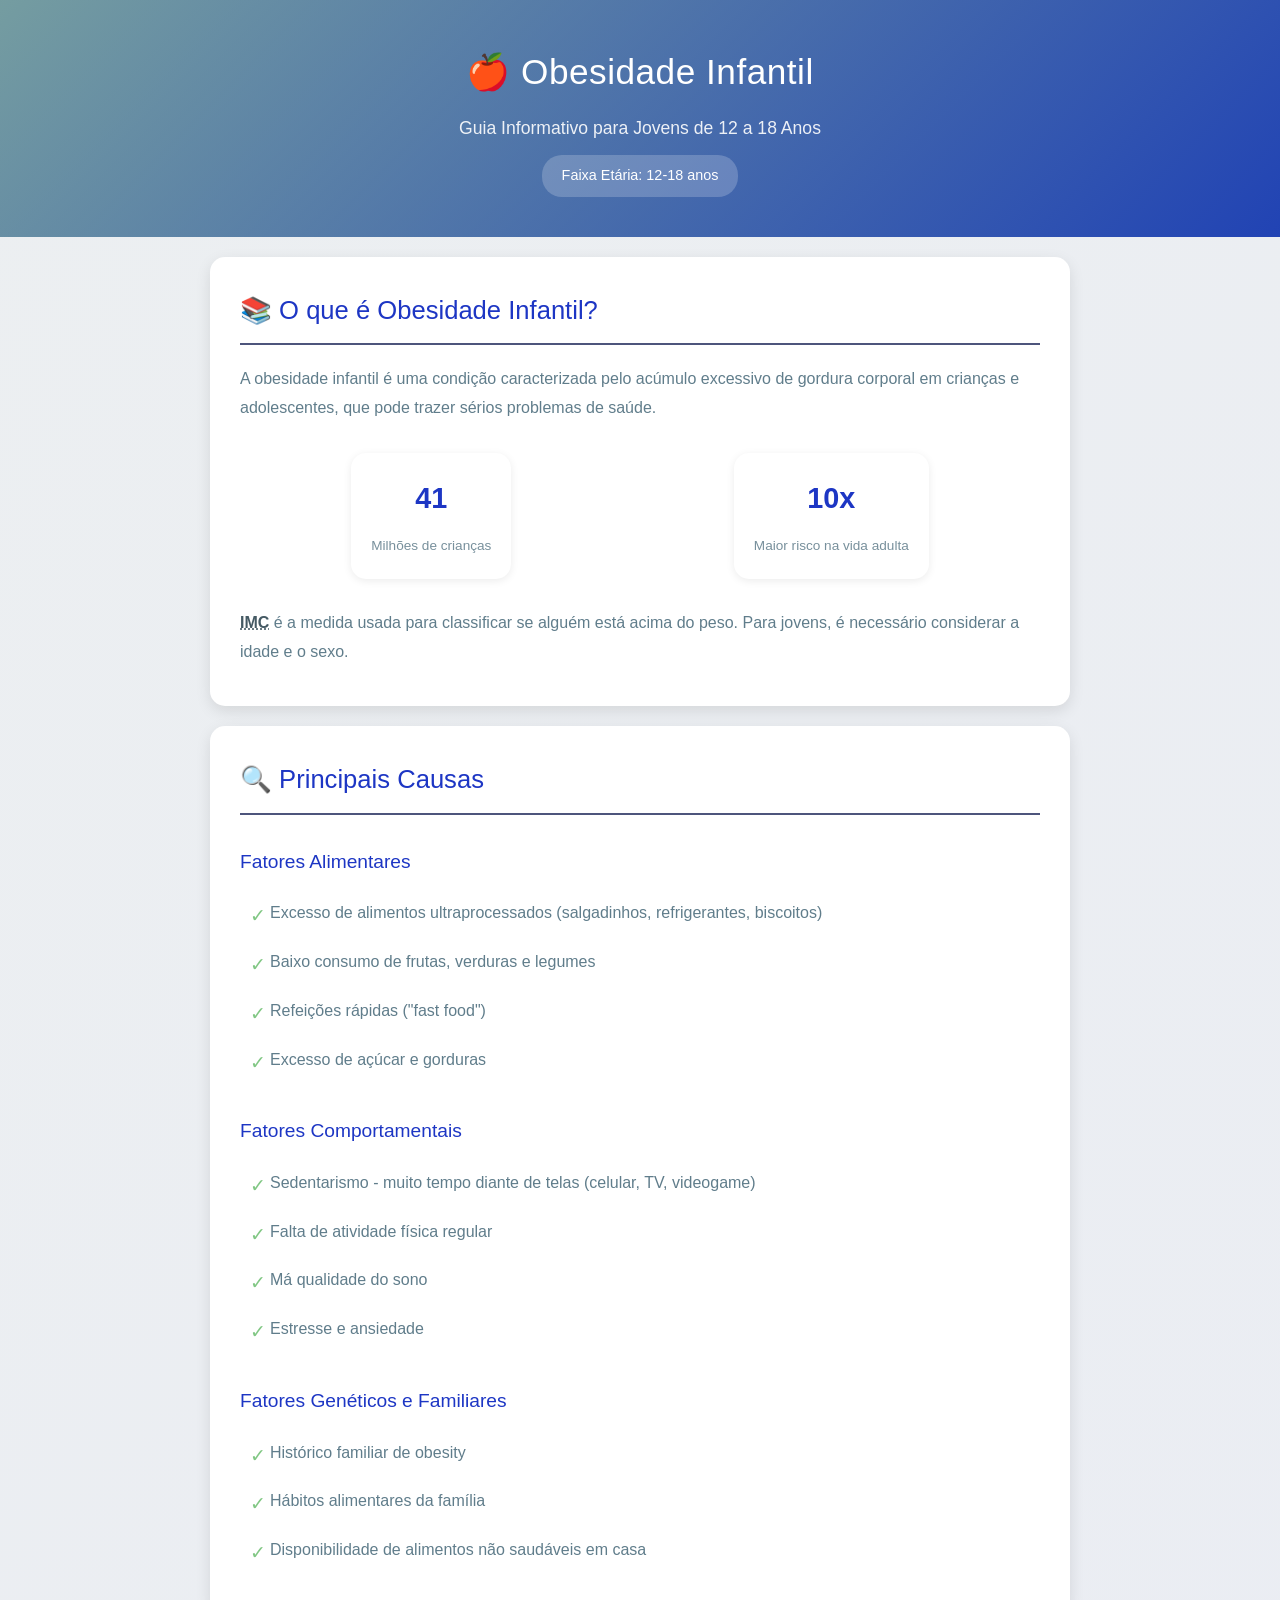
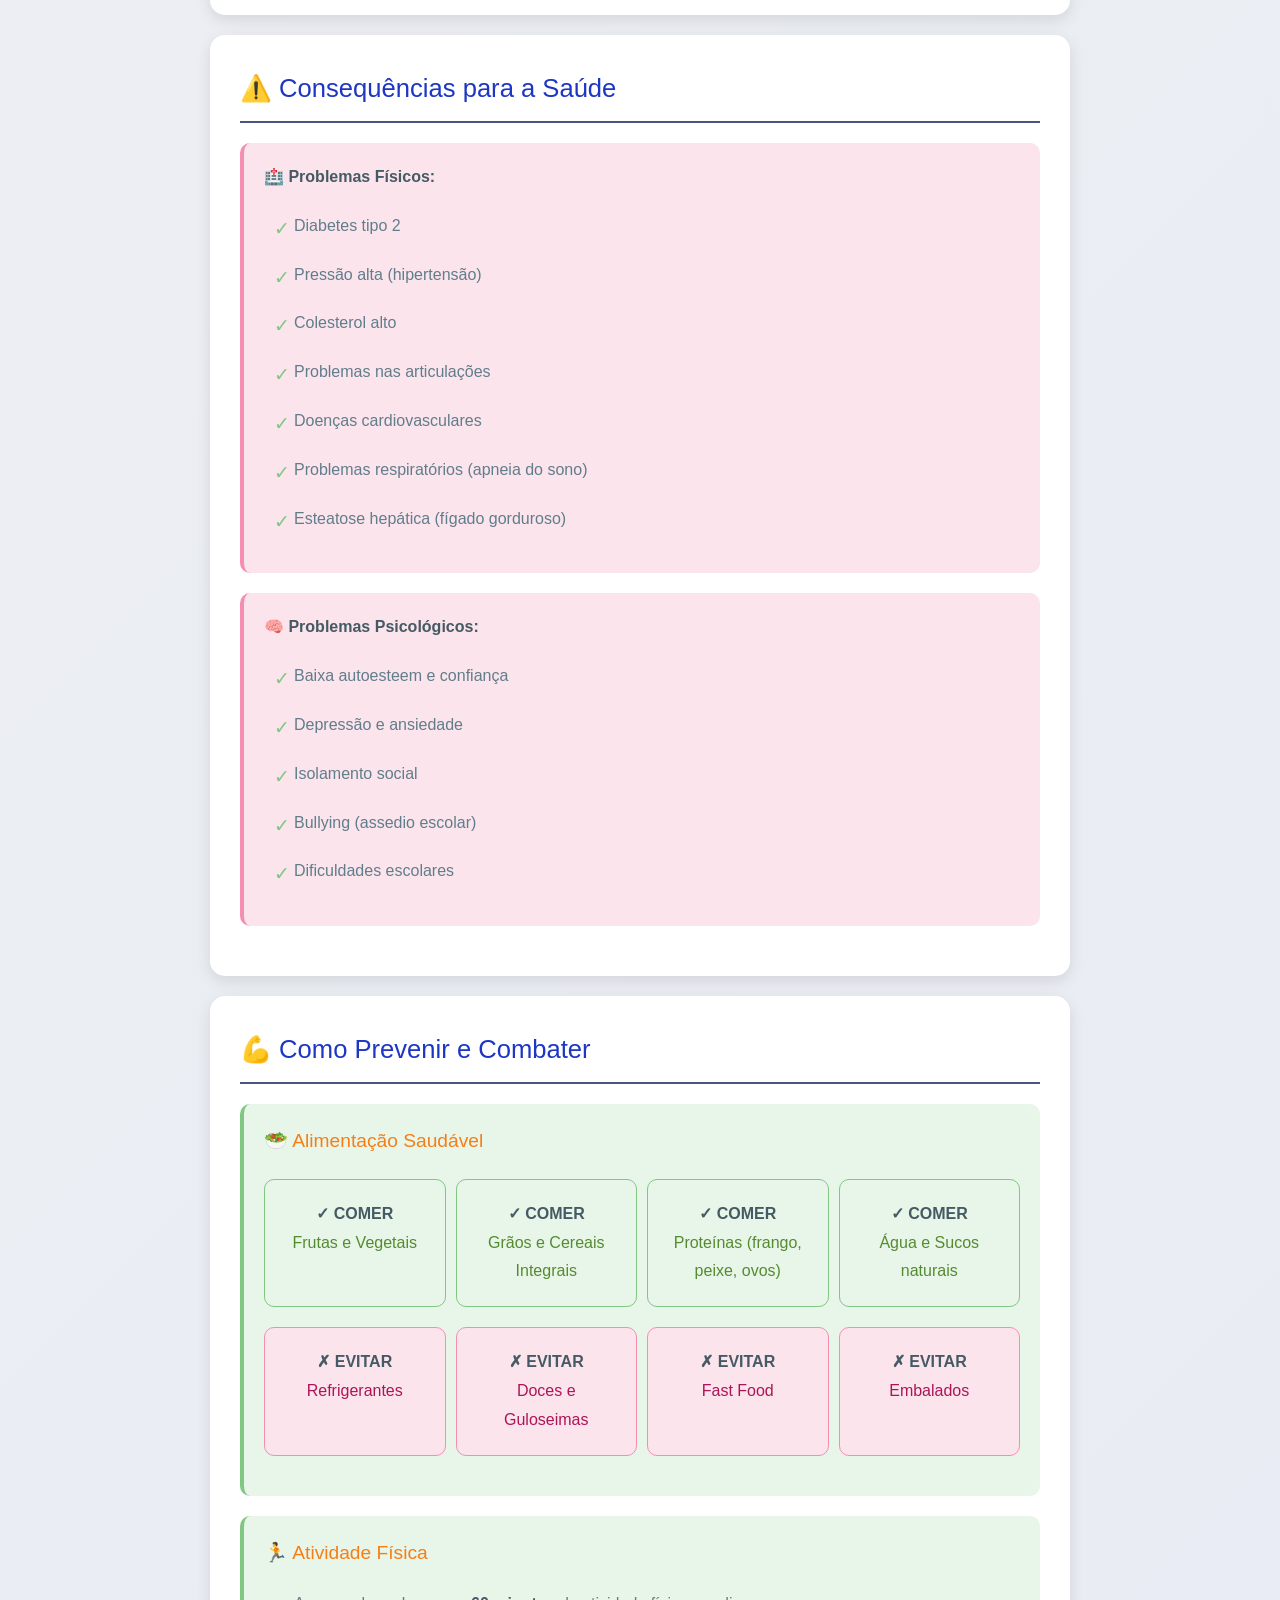
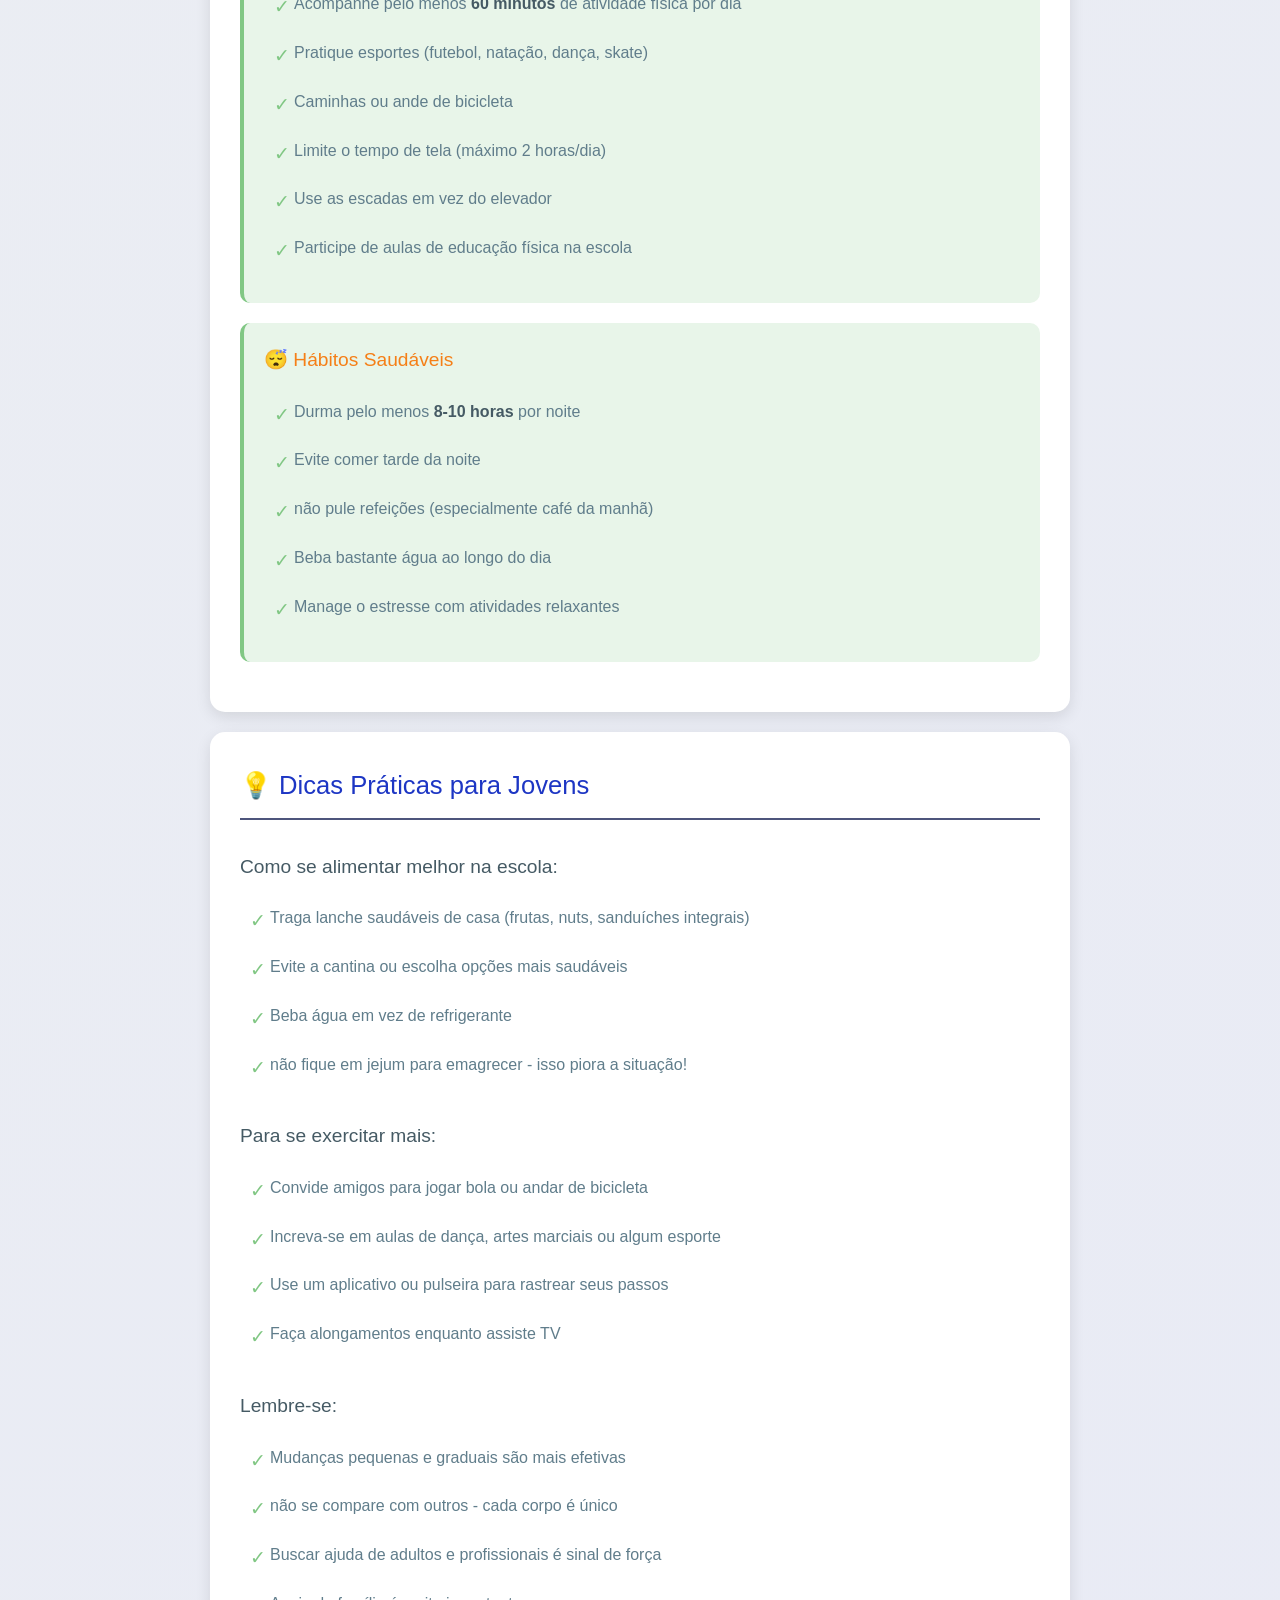
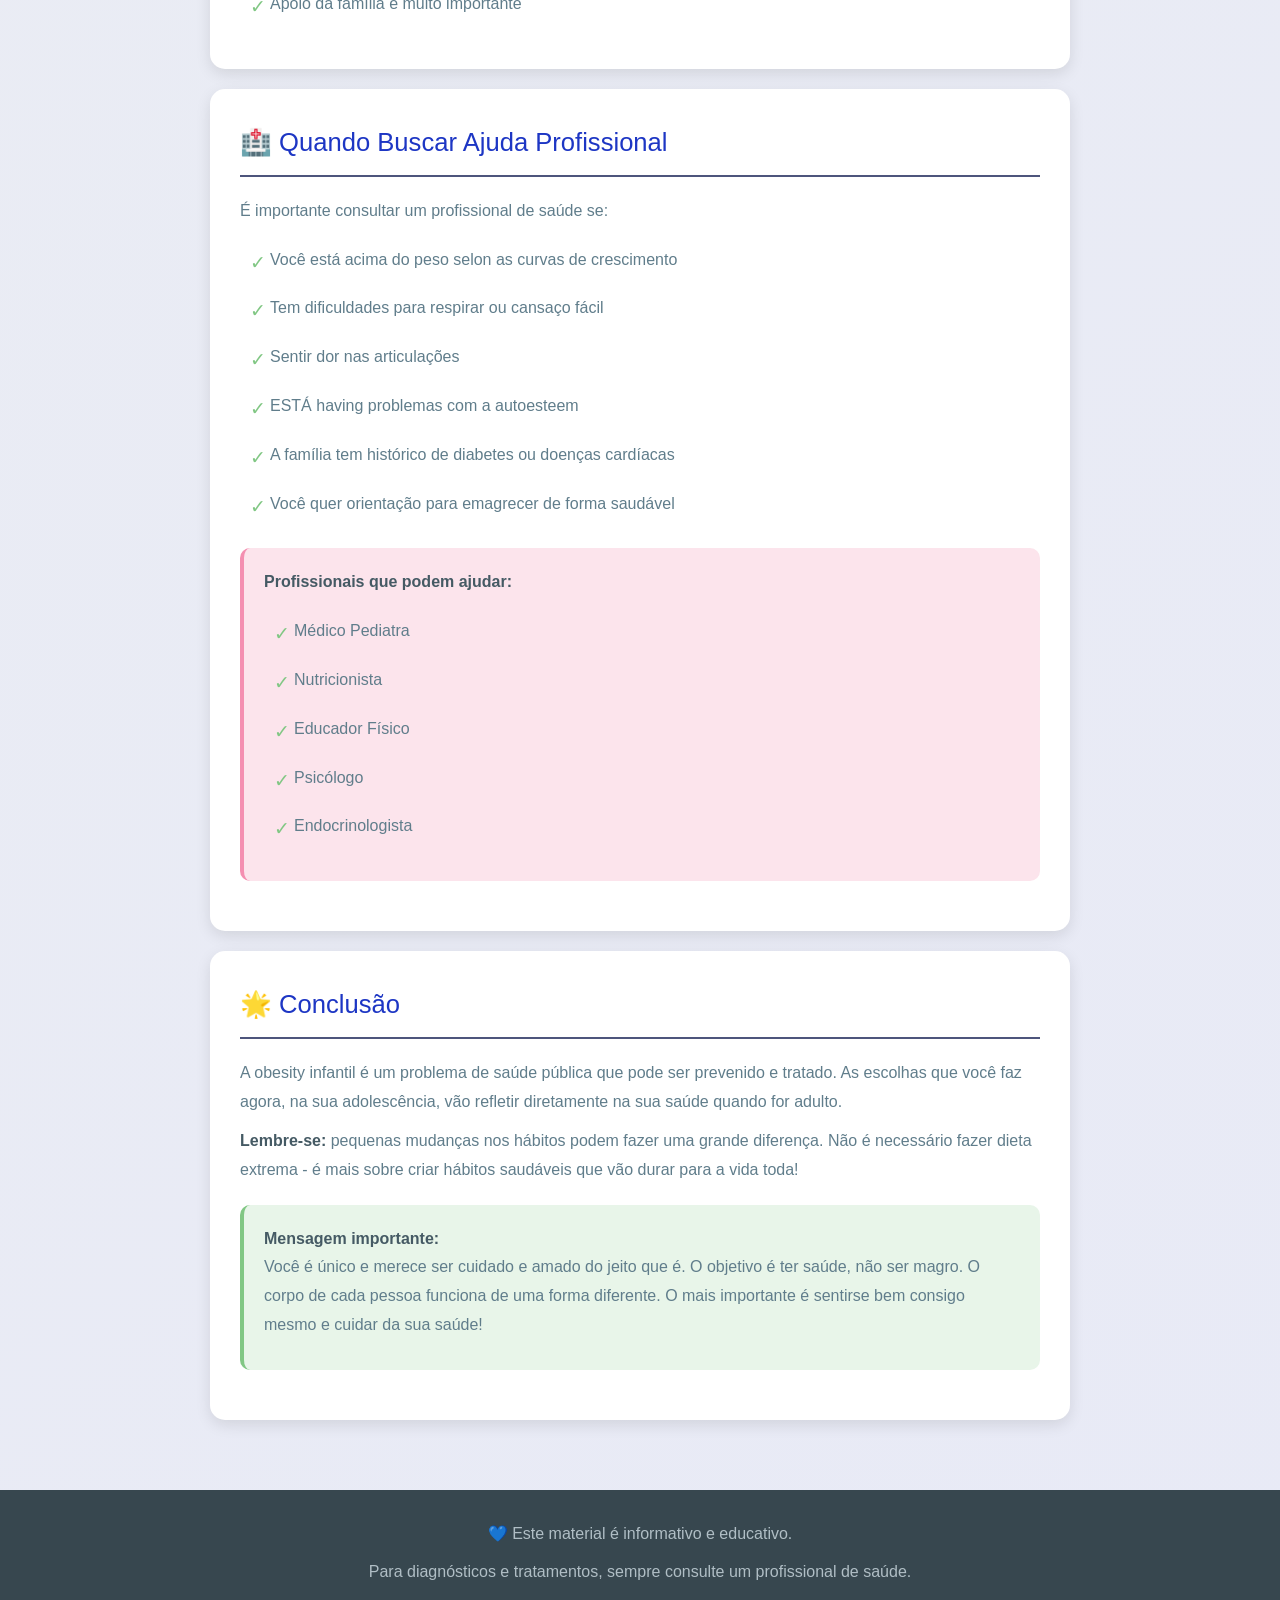
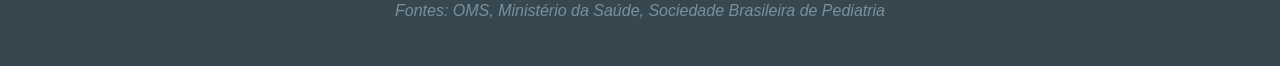
==== Feira de Ciências/feiradeciencias.html/index.html @ 89cd5e94 "Primeiro commit" ====
<!DOCTYPE html>
<html lang="pt-BR">
<head>
    <meta charset="UTF-8">
    <meta name="viewport" content="width=device-width, initial-scale=1.0">
    <title>Obesidade Infantil - Informação e Prevenção</title>
    <link rel="stylesheet" href="style.css">

</head>
<body>

    <header>
        <h1>🍎 Obesidade Infantil</h1>
        <p>Guia Informativo para Jovens de 12 a 18 Anos</p>
        <span class="age-range">Faixa Etária: 12-18 anos</span>
    </header>

    <div class="container">

        <!-- O que é Obesidade -->
        <div class="card">
            <h2>📚 O que é Obesidade Infantil?</h2>
            <p>A obesidade infantil é uma condição caracterizada pelo acúmulo excessivo de gordura corporal em crianças e adolescentes, que pode trazer sérios problemas de saúde.</p>
            
            <div class="stat-box">
                <div class="stat">
                    <div class="number">41</div>
                    <div class="label">Milhões de crianças</div>
                </div>
                <div class="stat">
                    <div class="number">10x</div>
                    <div class="label">Maior risco na vida adulta</div>
                </div>
            </div>

            <p><strong><abbr title="Indice de Massa Corporal">IMC</abbr></strong> é a medida usada para classificar se alguém está acima do peso. Para jovens, é necessário considerar a idade e o sexo.</p>
        </div>

        <!-- Causas -->
        <div class="card">
            <h2>🔍 Principais Causas</h2>
            
            <h3> <a href:"fatores.html">Fatores Alimentares</a></h3>
            <ul>
                <li>Excesso de alimentos ultraprocessados (salgadinhos, refrigerantes, biscoitos)</li>
                <li>Baixo consumo de frutas, verduras e legumes</li>
                <li>Refeições rápidas ("fast food")</li>
                <li>Excesso de açúcar e gorduras</li>
            </ul>

            <h3> <a href:"comportamentares.html">Fatores Comportamentais</a></h3>
            <ul>
                <li>Sedentarismo - muito tempo diante de telas (celular, TV, videogame)</li>
                <li>Falta de atividade física regular</li>
                <li>Má qualidade do sono</li>
                <li>Estresse e ansiedade</li>
            </ul>

            <h3> <a href:"familiares.html">Fatores Genéticos e Familiares</a></h3>
            <ul>
                <li>Histórico familiar de obesity</li>
                <li>Hábitos alimentares da família</li>
                <li>Disponibilidade de alimentos não saudáveis em casa</li>
            </ul>
        </div>

        <!-- Consequências -->
        <div class="card">
            <h2>⚠️ Consequências para a Saúde</h2>
            
            <div class="warning-box">
                <strong>🏥 Problemas Físicos:</strong>
                <ul>
                    <li>Diabetes tipo 2</li>
                    <li>Pressão alta (hipertensão)</li>
                    <li>Colesterol alto</li>
                    <li>Problemas nas articulações</li>
                    <li>Doenças cardiovasculares</li>
                    <li>Problemas respiratórios (apneia do sono)</li>
                    <li>Esteatose hepática (fígado gorduroso)</li>
                </ul>
            </div>

            <div class="warning-box">
                <strong>🧠 Problemas Psicológicos:</strong>
                <ul>
                    <li>Baixa autoesteem e confiança</li>
                    <li>Depressão e ansiedade</li>
                    <li>Isolamento social</li>
                    <li>Bullying (assedio escolar)</li>
                    <li>Dificuldades escolares</li>
                </ul>
            </div>
        </div>

        <!-- Prevenção -->
        <div class="card">
            <h2>💪 Como Prevenir e Combater</h2>
            
            <div class="tip-box">
                <h3>🥗 Alimentação Saudável</h3>
                <div class="food-list">
                    <div class="food-item good">
                        <strong>✓ COMER</strong><br>
                        Frutas e Vegetais
                    </div>
                    <div class="food-item good">
                        <strong>✓ COMER</strong><br>
                        Grãos e Cereais Integrais
                    </div>
                    <div class="food-item good">
                        <strong>✓ COMER</strong><br>
                        Proteínas (frango, peixe, ovos)
                    </div>
                    <div class="food-item good">
                        <strong>✓ COMER</strong><br>
                        Água e Sucos naturais
                    </div>
                </div>
                
                <div class="food-list">
                    <div class="food-item avoid">
                        <strong>✗ EVITAR</strong><br>
                        Refrigerantes
                    </div>
                    <div class="food-item avoid">
                        <strong>✗ EVITAR</strong><br>
                        Doces e Guloseimas
                    </div>
                    <div class="food-item avoid">
                        <strong>✗ EVITAR</strong><br>
                        Fast Food
                    </div>
                    <div class="food-item avoid">
                        <strong>✗ EVITAR</strong><br>
                        Embalados
                    </div>
                </div>
            </div>

            <div class="tip-box">
                <h3>🏃 Atividade Física</h3>
                <ul>
                    <li>Acompanhe pelo menos <strong>60 minutos</strong> de atividade física por dia</li>
                    <li>Pratique esportes (futebol, natação, dança, skate)</li>
                    <li>Caminhas ou ande de bicicleta</li>
                    <li>Limite o tempo de tela (máximo 2 horas/dia)</li>
                    <li>Use as escadas em vez do elevador</li>
                    <li>Participe de aulas de educação física na escola</li>
                </ul>
            </div>

            <div class="tip-box">
                <h3>😴 Hábitos Saudáveis</h3>
                <ul>
                    <li>Durma pelo menos <strong>8-10 horas</strong> por noite</li>
                    <li>Evite comer tarde da noite</li>
                    <li>não pule refeições (especialmente café da manhã)</li>
                    <li>Beba bastante água ao longo do dia</li>
                    <li>Manage o estresse com atividades relaxantes</li>
                </ul>
            </div>
        </div>

        <!-- Dicas Práticas -->
        <div class="card">
            <h2>💡 Dicas Práticas para Jovens</h2>
            
            <h3>Como se alimentar melhor na escola:</h3>
            <ul>
                <li>Traga lanche saudáveis de casa (frutas, nuts, sanduíches integrais)</li>
                <li>Evite a cantina ou escolha opções mais saudáveis</li>
                <li>Beba água em vez de refrigerante</li>
                <li>não fique em jejum para emagrecer - isso piora a situação!</li>
            </ul>

            <h3>Para se exercitar mais:</h3>
            <ul>
                <li>Convide amigos para jogar bola ou andar de bicicleta</li>
                <li>Increva-se em aulas de dança, artes marciais ou algum esporte</li>
                <li>Use um aplicativo ou pulseira para rastrear seus passos</li>
                <li>Faça alongamentos enquanto assiste TV</li>
            </ul>

            <h3>Lembre-se:</h3>
            <ul>
                <li>Mudanças pequenas e graduais são mais efetivas</li>
                <li>não se compare com outros - cada corpo é único</li>
                <li>Buscar ajuda de adultos e profissionais é sinal de força</li>
                <li>Apoio da família é muito importante</li>
            </ul>
        </div>

        <!-- Quando Buscar Ajuda -->
        <div class="card">
            <h2>🏥 Quando Buscar Ajuda Profissional</h2>
            <p>É importante consultar um profissional de saúde se:</p>
            <ul>
                <li>Você está acima do peso selon as curvas de crescimento</li>
                <li>Tem dificuldades para respirar ou cansaço fácil</li>
                <li>Sentir dor nas articulações</li>
                <li>ESTÁ having problemas com a autoesteem</li>
                <li>A família tem histórico de diabetes ou doenças cardíacas</li>
                <li>Você quer orientação para emagrecer de forma saudável</li>
            </ul>
            
            <div class="warning-box">
                <strong>Profissionais que podem ajudar:</strong>
                <ul>
                    <li>Médico Pediatra</li>
                    <li>Nutricionista</li>
                    <li>Educador Físico</li>
                    <li>Psicólogo</li>
                    <li>Endocrinologista</li>
                </ul>
            </div>
        </div>

        <!-- Conclusão -->
        <div class="card">
            <h2>🌟 Conclusão</h2>
            <p>A obesity infantil é um problema de saúde pública que pode ser prevenido e tratado. As escolhas que você faz agora, na sua adolescência, vão refletir diretamente na sua saúde quando for adulto.</p>
            
            <p><strong>Lembre-se:</strong> pequenas mudanças nos hábitos podem fazer uma grande diferença. Não é necessário fazer dieta extrema - é mais sobre criar hábitos saudáveis que vão durar para a vida toda!</p>
            
            <div class="tip-box">
                <strong>Mensagem importante:</strong>
                <p>Você é único e merece ser cuidado e amado do jeito que é. O objetivo é ter saúde, não ser magro. O corpo de cada pessoa funciona de uma forma diferente. O mais importante é sentirse bem consigo mesmo e cuidar da sua saúde!</p>
            </div>
        </div>

    </div>

    <footer>
        <p>💙 Este material é informativo e educativo.</p>
        <p>Para diagnósticos e tratamentos, sempre consulte um profissional de saúde.</p>
        <p><em>Fontes: OMS, Ministério da Saúde, Sociedade Brasileira de Pediatria</em></p>
    </footer>

</body>
</html>
---- Feira de Ciências/feiradeciencias.html/style.css ----
/* ====================================
   CSS SUAVE PARA OBESIDADE INFANTIL
   Cores Pastel e Relaxantes
   ==================================== */

/* Reset básico */
* {
    margin: 0;
    padding: 0;
    box-sizing: border-box;
}

:root {
    /* Paleta de cores suaves */
    --cor-primaria: #1d36c4;          /* Azul indigo suave */
    --cor-secundaria: #4d557c;        /* Azul mais claro */
    --cor-terciaria: #9575cd;          /* Roxo suave */
    --cor-accent: #64b5f6;            /* Azul céu suave */
    
    /* Cores de fundo */
    --fundo-principal: #f5f5f5;       /* Cinza muito claro */
    --fundo-card: #ffffff;            /* Branco */
    --fundo-gradiente: linear-gradient(135deg, #eceff1 0%, #e8eaf6 100%);
    
    /* Cores de alerta */
    --alerta-suave: #fff9c4;          /* Amarelo suave */
    --alerta-borda: #ffd54f;          /* Amarelo mostarda */
    --perigo-suave: #fce4ec;           /* Rosa muito claro */
    --perigo-borda: #f48fb1;          /* Rosa suave */
    --sucesso-suave: #e8f5e9;         /* Verde muito claro */
    --sucesso-borda: #81c784;        /* Verde suave */
    --info-suave: #e3f2fd;            /* Azul muito claro */
    --info-borda: #64b5f6;            /* Azul suave */
    
    /* Cores de texto */
    --texto-principal: #455a64;       /* Cinza azulado escuro */
    --texto-secundario: #607d8b;      /* Cinza azulado */
    --texto-claro: #78909c;          /* Cinza azulado claro */
    --texto-whats: #ffffff;
    
    /* Cores de headers */
    --header-fundo: linear-gradient(135deg, #07515785, #2143b4);
    --footer-fundo: #37474f;
    
    /* Espaçamento */
    --espaco-pequeno: 10px;
    --espaco-medio: 20px;
    --espaco-grande: 30px;
    --espaco-muito-grande: 40px;
    
    /* Bordas */
    --borda-raio: 15px;
    --borda-raio-pequeno: 10px;
    
    /* Sombras */
    --sombra-suave: 0 2px 8px rgba(0,0,0,0.08);
    --sombra-media: 0 5px 15px rgba(0,0,0,0.1);
    --sombra-forte: 0 10px 30px rgba(0,0,0,0.12);
    
    /* Transições */
    --transicao-suave: all 0.3s ease;
}

/* ====================================
   BODY E ESTRUTURA PRINCIPAL
   ==================================== */

body {
    font-family: 'Segoe UI', 'Roboto', 'Helvetica Neue', Arial, sans-serif;
    line-height: 1.8;
    color: var(--texto-principal);
    background: var(--fundo-gradiente);
    min-height: 100vh;
}

/* ====================================
   HEADER
   ==================================== */

header {
    background: var(--header-fundo);
    color: var(--texto-whats);
    padding: var(--espaco-muito-grande) var(--espaco-medio);
    text-align: center;
    position: relative;
}

header h1 {
    font-size: 2.2em;
    font-weight: 500;
    margin-bottom: var(--espaco-pequeno);
    letter-spacing: 0.5px;
}

header p {
    font-size: 1.1em;
    opacity: 0.9;
    font-weight: 300;
}

header .age-range {
    display: inline-block;
    background: rgba(255,255,255,0.2);
    color: var(--texto-whats);
    padding: 8px 20px;
    border-radius: 20px;
    font-weight: 400;
    margin-top: var(--espaco-pequeno);
    font-size: 0.9em;
}

/* ====================================
   CONTAINER E CARDS
   ==================================== */

.container {
    max-width: 900px;
    margin: 0 auto;
    padding: var(--espaco-medio);
}

.card {
    background: var(--fundo-card);
    border-radius: var(--borda-raio);
    padding: var(--espaco-grande);
    margin-bottom: var(--espaco-medio);
    box-shadow: var(--sombra-media);
    transition: var(--transicao-suave);
}

.card:hover {
    box-shadow: var(--sombra-forte);
    transform: translateY(-2px);
}

/* Títulos dos cards */
.card h2 {
    color: var(--cor-primaria);
    font-size: 1.6em;
    font-weight: 500;
    margin-bottom: var(--espaco-medio);
    padding-bottom: var(--espaco-pequeno);
    border-bottom: 2px solid var(--cor-secundaria);
}

.card h3 {
    color: var(--texto-principal);
    font-size: 1.2em;
    font-weight: 500;
    margin: var(--espaco-grande) 0 var(--espaco-pequeno);
}

.card p {
    color: var(--texto-secundario);
    margin-bottom: var(--espaco-pequeno);
}

/* ====================================
   CAIXAS DE INFORMAÇÃO
   ==================================== */

/* Caixa de destaque/amarelo */
.highlight-box,
.tip-box {
    background: var(--alerta-suave);
    border-left: 4px solid var(--alerta-borda);
    padding: var(--espaco-medio);
    border-radius: var(--borda-raio-pequeno);
    margin: var(--espaco-medio) 0;
}

.highlight-box h3,
.tip-box h3 {
    color: #f57f17;
    margin-top: 0;
}

/* Caixa de danger/vermelho suave */
.warning-box,
.danger-box {
    background: var(--perigo-suave);
    border-left: 4px solid var(--perigo-borda);
    padding: var(--espaco-medio);
    border-radius: var(--borda-raio-pequeno);
    margin: var(--espaco-medio) 0;
}

.warning-box h3,
.danger-box h3 {
    color: #c2185b;
    margin-top: 0;
}

/* Caixa de sucesso/verde */
.safe-box,
.tip-box {
    background: var(--sucesso-suave);
    border-left: 4px solid var(--sucesso-borda);
    padding: var(--espaco-medio);
    border-radius: var(--borda-raio-pequeno);
    margin: var(--espaco-medio) 0;
}

.safe-box h3 {
    color: #2e7d32;
    margin-top: 0;
}

/* Caixa de informação */
.info-box {
    background: var(--info-suave);
    border-left: 4px solid var(--info-borda);
    padding: var(--espaco-medio);
    border-radius: var(--borda-raio-pequeno);
    margin: var(--espaco-medio) 0;
}

.info-box h3 {
    color: var(--cor-primaria);
    margin-top: 0;
}

/* ====================================
   LISTAS
   ==================================== */

ul {
    list-style: none;
    padding-left: 0;
    margin: var(--espaco-pequeno) 0;
}

ul li {
    padding: var(--espaco-pequeno) 0 var(--espaco-pequeno) 30px;
    position: relative;
    color: var(--texto-secundario);
}

ul li::before {
    content: "•";
    position: absolute;
    left: 10px;
    color: var(--cor-secundaria);
    font-size: 1.2em;
}

/* Listas com check */
ul li::before {
    content: "✓";
    color: var(--sucesso-borda);
}

/* ====================================
   ESTATÍSTICAS
   ==================================== */

.stat-row,
.stat-box {
    display: flex;
    justify-content: space-around;
    flex-wrap: wrap;
    margin: var(--espaco-medio) 0;
}

.stat-item,
.stat {
    text-align: center;
    padding: var(--espaco-medio);
    background: var(--fundo-card);
    border-radius: var(--borda-raio);
    box-shadow: var(--sombra-suave);
    min-width: 140px;
    margin: var(--espaco-pequeno);
}

.stat-item .number,
.stat .number {
    font-size: 1.8em;
    font-weight: 600;
    color: var(--cor-primaria);
}

.stat-item div,
.stat .label {
    font-size: 0.85em;
    color: var(--texto-claro);
    margin-top: var(--espaco-pequeno);
}

/* ====================================
   GRADES DE ÍCONES
   ==================================== */

.icon-grid,
.food-grid,
.food-list {
    display: grid;
    grid-template-columns: repeat(auto-fit, minmax(160px, 1fr));
    gap: var(--espaco-pequeno);
    margin: var(--espaco-medio) 0;
}

.icon-card,
.food-item {
    padding: var(--espaco-medio);
    border-radius: var(--borda-raio-pequeno);
    text-align: center;
    transition: var(--transicao-suave);
}

.icon-card:hover,
.food-item:hover {
    transform: translateY(-3px);
    box-shadow: var(--sombra-suave);
}

.icon-card .icon {
    font-size: 2em;
    margin-bottom: 8px;
}

/* Cores dos food-items */
.food-item.good,
.icon-card.good {
    background: var(--sucesso-suave);
    border: 1px solid var(--sucesso-borda);
    color: #558b2f;
}

.food-item.avoid,
.icon-card.bad {
    background: var(--perigo-suave);
    border: 1px solid var(--perigo-borda);
    color: #ad1457;
}

.food-item.warning,
.icon-card.warning {
    background: var(--alerta-suave);
    border: 1px solid var(--alerta-borda);
    color: #f57f17;
}

/* ====================================
   TABELAS
   ==================================== */

table {
    width: 100%;
    border-collapse: collapse;
    margin: var(--espaco-medio) 0;
}

th, td {
    padding: var(--espaco-pequeno) var(--espaco-medio);
    text-align: left;
    border-bottom: 1px solid #e0e0e0;
}

th {
    background: var(--cor-primaria);
    color: var(--texto-whats);
    font-weight: 500;
}

tr:hover {
    background: #fafafa;
}

/* ====================================
   RODAPÉ
   ==================================== */

footer {
    background: var(--footer-fundo);
    color: #b0bec5;
    text-align: center;
    padding: var(--espaco-grande);
    margin-top: var(--espaco-grande);
}

footer p {
    margin-bottom: var(--espaco-pequeno);
}

footer em {
    color: #78909c;
}

/* ====================================
   RESPONSIVIDADE
   ==================================== */

@media (max-width: 600px) {
    :root {
        --espaco-grande: 20px;
        --espaco-medio: 15px;
    }
    
    header h1 {
        font-size: 1.7em;
    }
    
    header p {
        font-size: 1em;
    }
    
    .card {
        padding: var(--espaco-medio);
    }
    
    .card h2 {
        font-size: 1.4em;
    }
    
    .stat-item,
    .stat {
        min-width: 100px;
        padding: var(--espaco-pequeno);
    }
    
    .stat-item .number,
    .stat .number {
        font-size: 1.4em;
    }
    
    .icon-grid,
    .food-grid {
        grid-template-columns: repeat(2, 1fr);
    }
}

/* ====================================
   ANIMAÇÕES SUAVES
   ==================================== */

@keyframes fadeIn {
    from {
        opacity: 0;
        transform: translateY(10px);
    }
    to {
        opacity: 1;
        transform: translateY(0);
    }
}

.card {
    animation: fadeIn 0.4s ease-out;
}

/* ====================================
   TIPOGRAFIA
   ==================================== */

strong {
    color: var(--texto-principal);
    font-weight: 600;
}

em {
    color: var(--texto-claro);
    font-style: italic;
}

/* Links */
a {
    color: var(--cor-primaria);
    text-decoration: none;
    transition: var(--transicao-suave);
}

a:hover {
    color: var(--cor-terciaria);
    text-decoration: underline;
}

/* ====================================
   BOTÕES (se necessário)
   ==================================== */

.botao {
    display: inline-block;
    background: var(--cor-primaria);
    color: var(--texto-whats);
    padding: 12px 25px;
    border-radius: var(--borda-raio);
    border: none;
    cursor: pointer;
    font-size: 1em;
    transition: var(--transicao-suave);
}

.botao:hover {
    background: var(--cor-secundaria);
    transform: translateY(-2px);
    box-shadow: var(--sombra-media);
}

/* ====================================
   ESCROLLBAR PERSONALIZADA
   ==================================== */

::-webkit-scrollbar {
    width: 10px;
}

::-webkit-scrollbar-track {
    background: #f1f1f1;
}

::-webkit-scrollbar-thumb {
    background: var(--cor-secundaria);
    border-radius: 5px;
}

::-webkit-scrollbar-thumb:hover {
    background: var(--cor-primaria);
}

/* ====================================
   SELEÇÃO DE TEXTO
   ==================================== */

::selection {
    background: var(--cor-secundaria);
    color: var(--texto-whats);
}
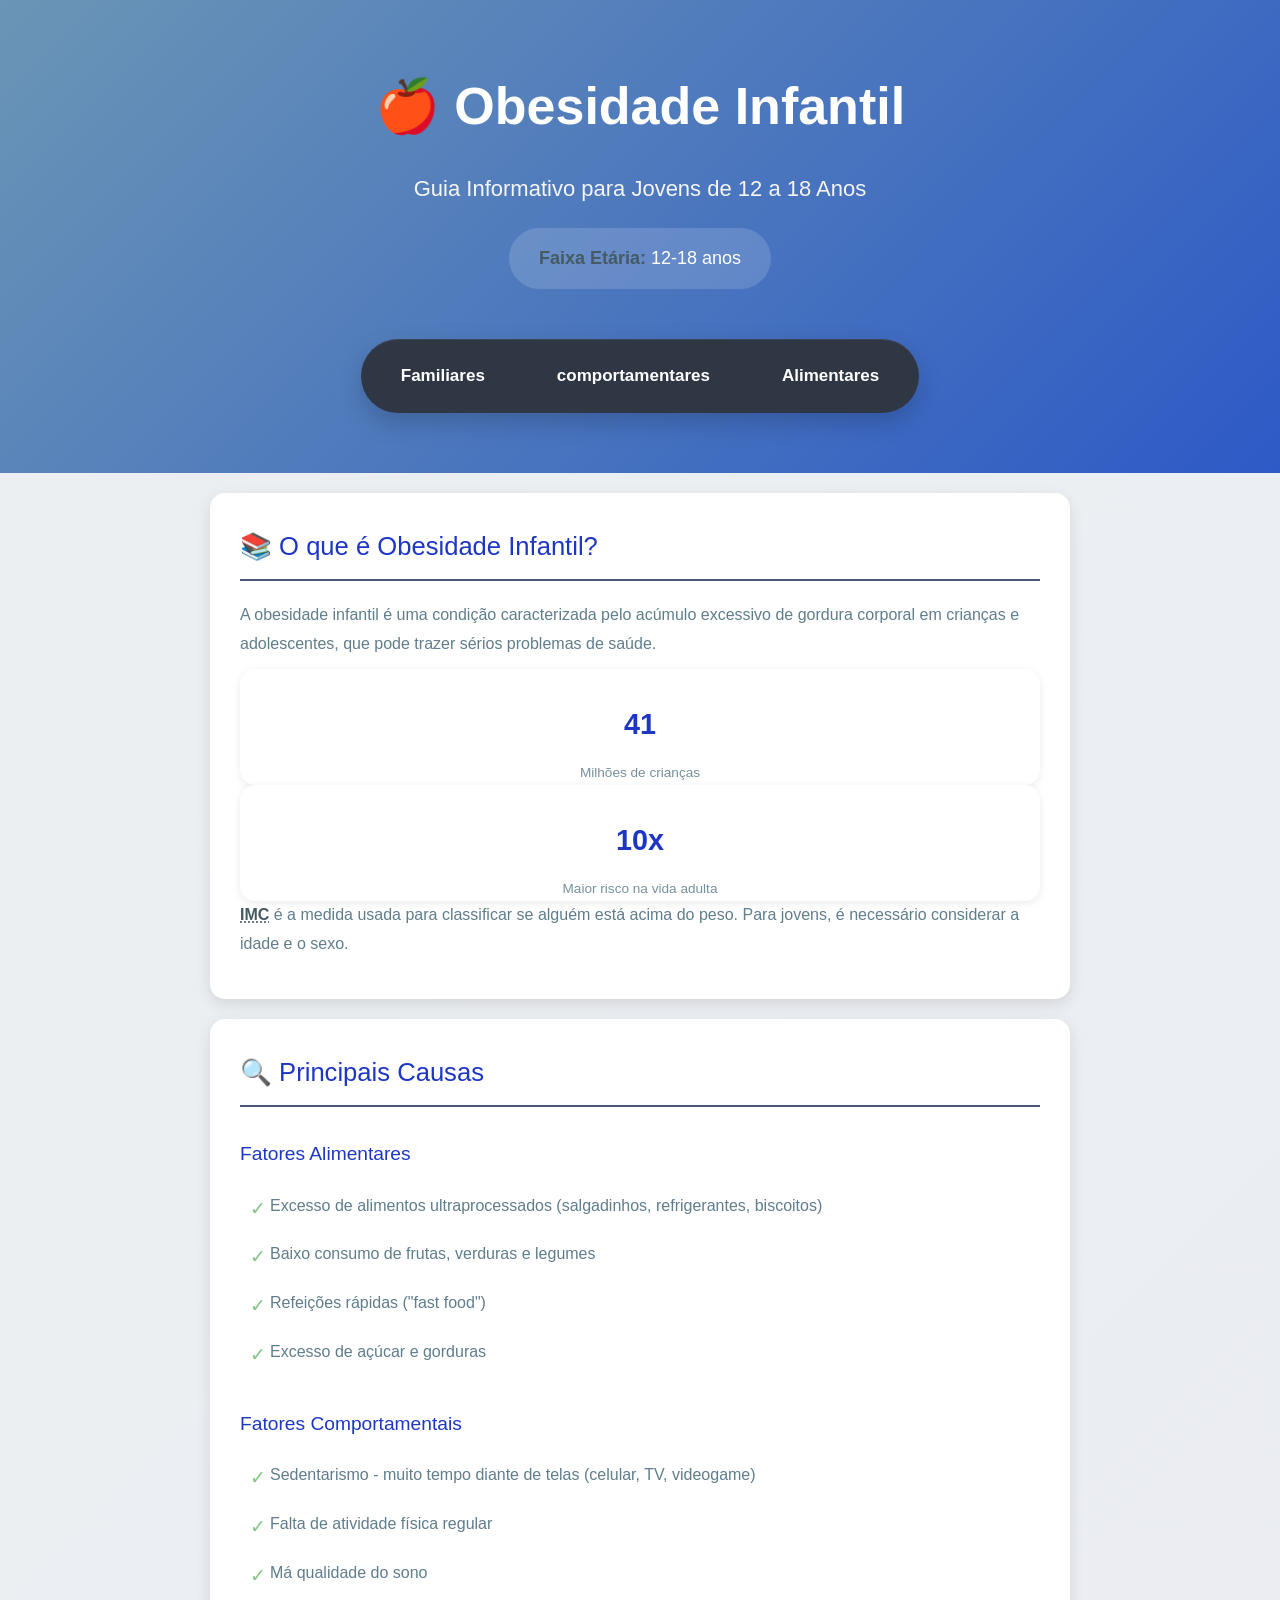
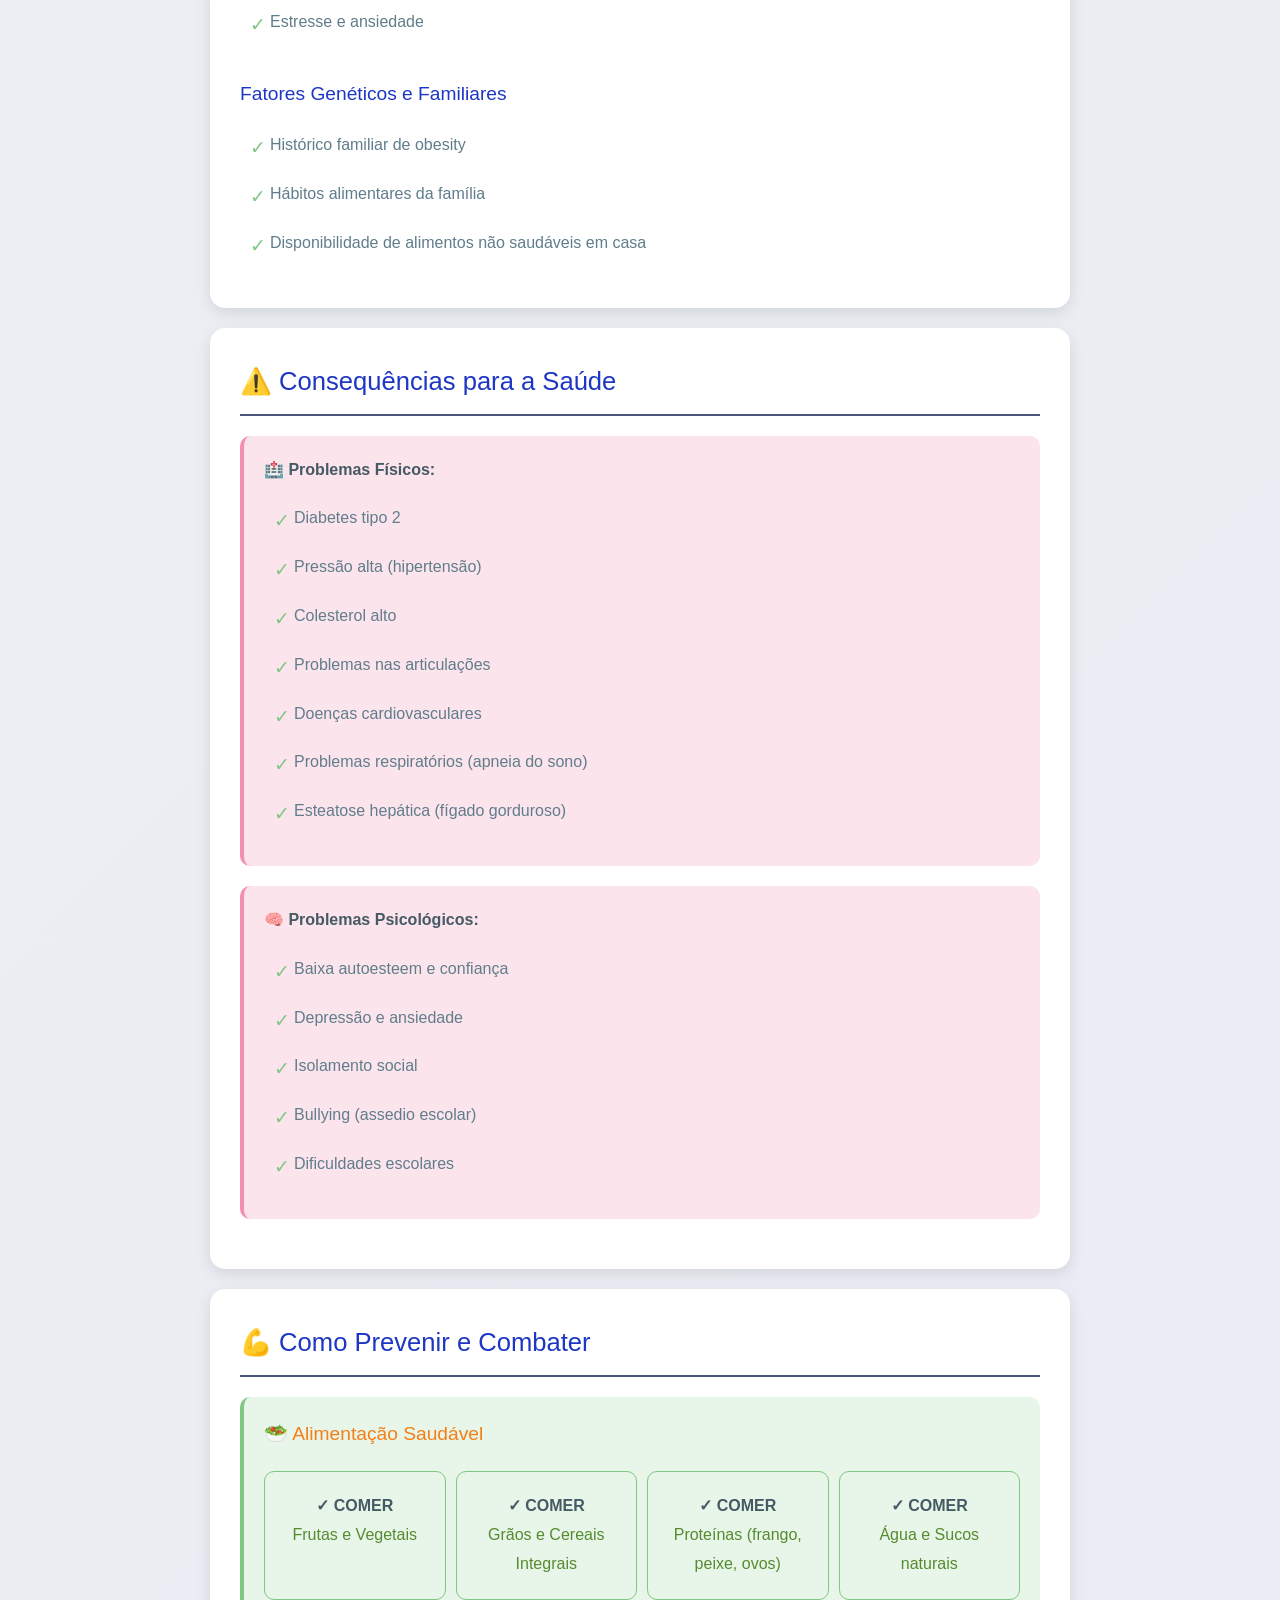
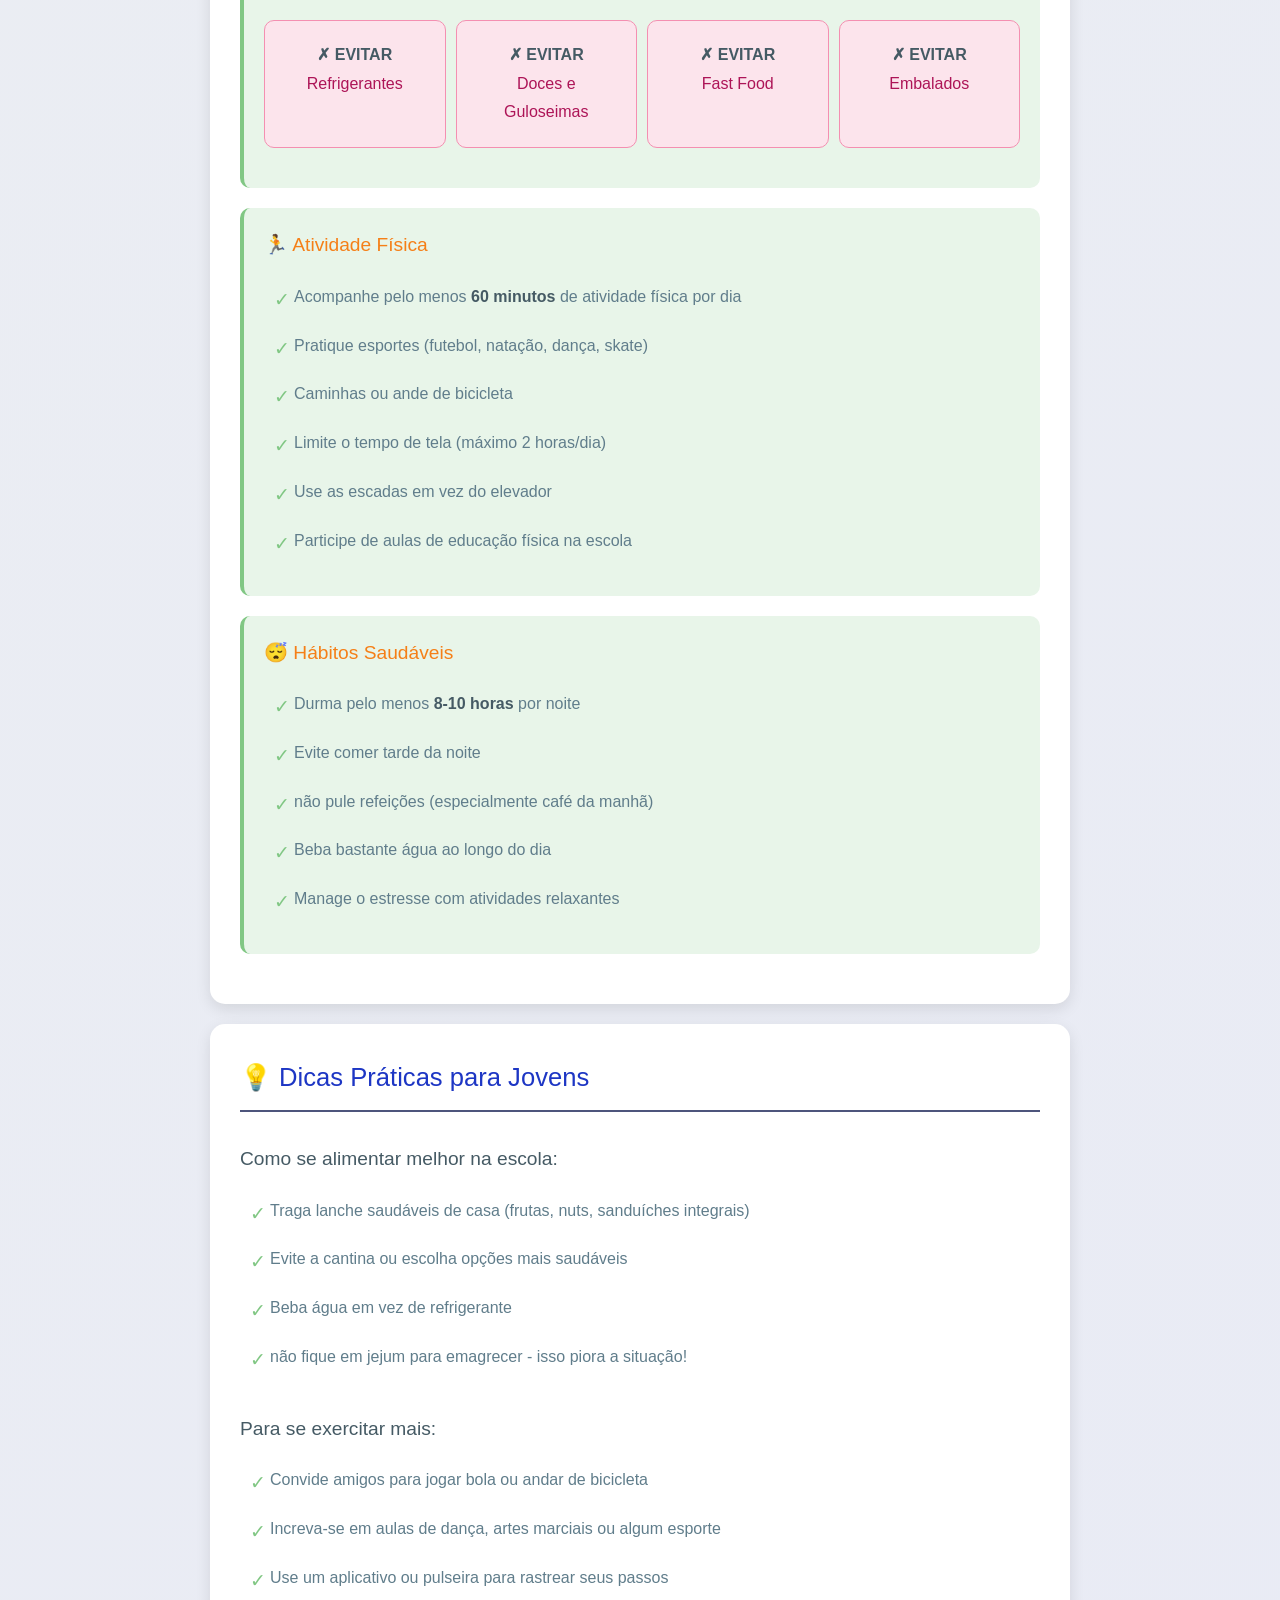
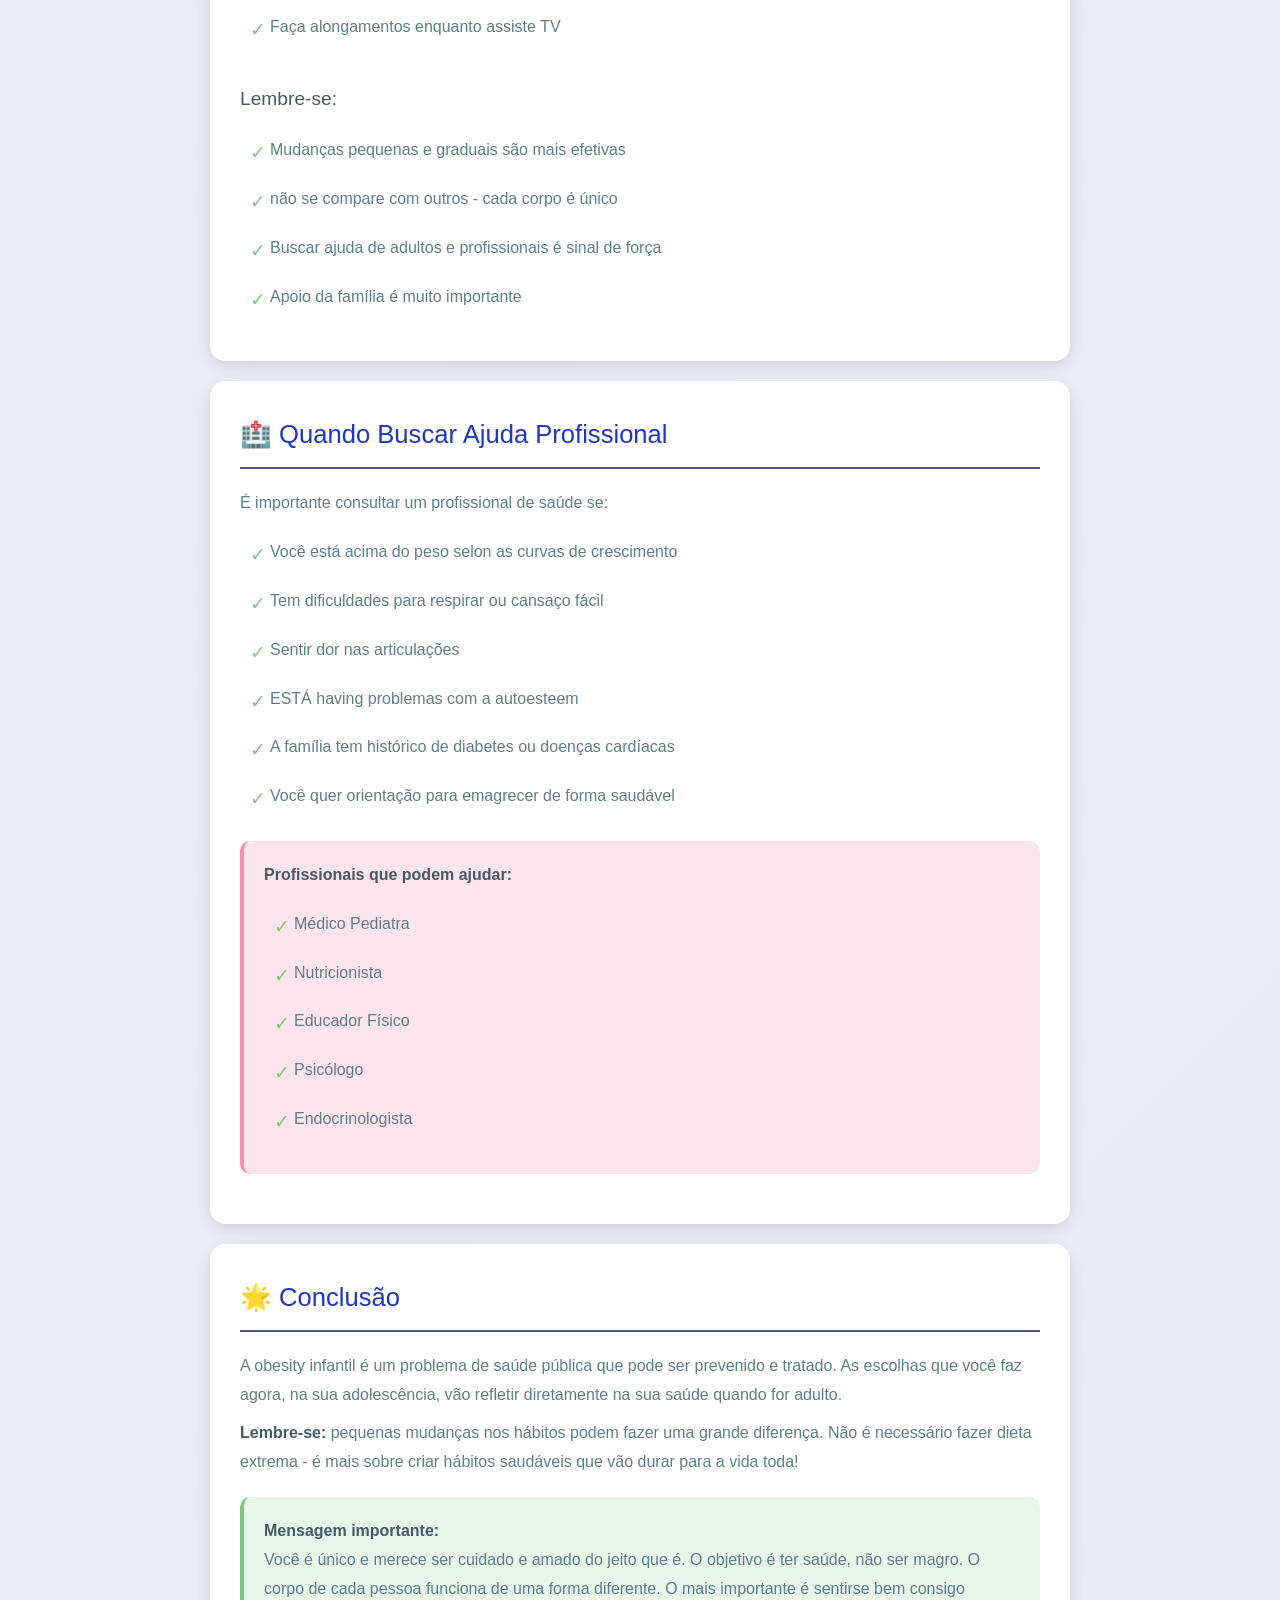
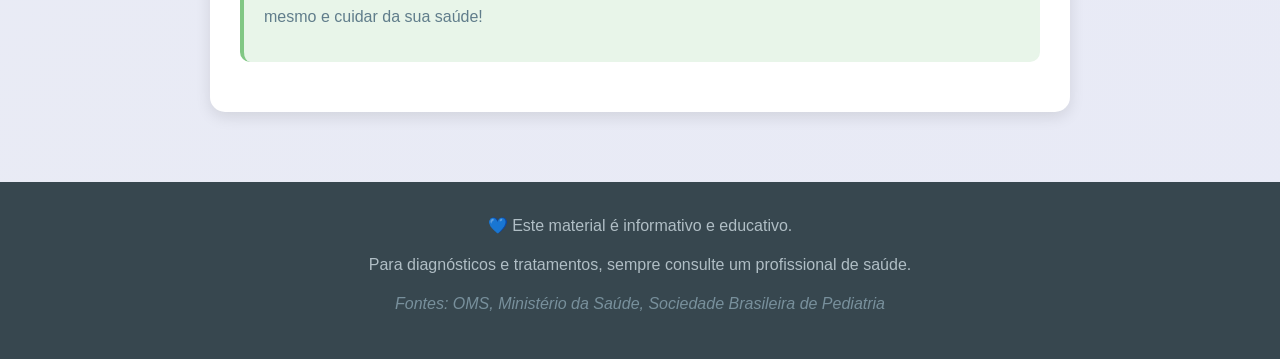
==== commit 305ead39: "atualizando navbar" ====
--- a/Feira de Ciências/feiradeciencias.html/index.html
+++ b/Feira de Ciências/feiradeciencias.html/index.html
@@ -9,10 +9,22 @@
 </head>
 <body>
 
-    <header>
+    <header class="hero">
+
         <h1>🍎 Obesidade Infantil</h1>
+    
         <p>Guia Informativo para Jovens de 12 a 18 Anos</p>
-        <span class="age-range">Faixa Etária: 12-18 anos</span>
+    
+        <div class="idade">
+            <strong>Faixa Etária:</strong> 12-18 anos
+        </div>
+    
+        <nav class="navbar">
+            <a href="familiares.html">Familiares</a>
+            <a href="comportamentares.html">comportamentares</a>
+            <a href="fatores.html">Alimentares</a>
+        </nav>
+    
     </header>
 
     <div class="container">
@@ -40,7 +52,7 @@
         <div class="card">
             <h2>🔍 Principais Causas</h2>
             
-            <h3> <a href:"fatores.html">Fatores Alimentares</a></h3>
+            <h3> <a href="fatores.html">Fatores Alimentares</a></h3>
             <ul>
                 <li>Excesso de alimentos ultraprocessados (salgadinhos, refrigerantes, biscoitos)</li>
                 <li>Baixo consumo de frutas, verduras e legumes</li>
@@ -48,7 +60,7 @@
                 <li>Excesso de açúcar e gorduras</li>
             </ul>
 
-            <h3> <a href:"comportamentares.html">Fatores Comportamentais</a></h3>
+            <h3> <a href="comportamentares.html">Fatores Comportamentais</a></h3>
             <ul>
                 <li>Sedentarismo - muito tempo diante de telas (celular, TV, videogame)</li>
                 <li>Falta de atividade física regular</li>
@@ -56,7 +68,7 @@
                 <li>Estresse e ansiedade</li>
             </ul>
 
-            <h3> <a href:"familiares.html">Fatores Genéticos e Familiares</a></h3>
+            <h3> <a href="familiares.html">Fatores Genéticos e Familiares</a></h3>
             <ul>
                 <li>Histórico familiar de obesity</li>
                 <li>Hábitos alimentares da família</li>
--- a/Feira de Ciências/feiradeciencias.html/style.css
+++ b/Feira de Ciências/feiradeciencias.html/style.css
@@ -77,36 +77,87 @@
    HEADER
    ==================================== */
 
-header {
-    background: var(--header-fundo);
-    color: var(--texto-whats);
-    padding: var(--espaco-muito-grande) var(--espaco-medio);
-    text-align: center;
-    position: relative;
-}
-
-header h1 {
-    font-size: 2.2em;
-    font-weight: 500;
-    margin-bottom: var(--espaco-pequeno);
-    letter-spacing: 0.5px;
-}
-
-header p {
-    font-size: 1.1em;
-    opacity: 0.9;
-    font-weight: 300;
-}
-
-header .age-range {
-    display: inline-block;
-    background: rgba(255,255,255,0.2);
-    color: var(--texto-whats);
-    padding: 8px 20px;
-    border-radius: 20px;
-    font-weight: 400;
-    margin-top: var(--espaco-pequeno);
-    font-size: 0.9em;
+   .hero{
+    display:flex;
+    flex-direction:column;
+    align-items:center;
+    justify-content:center;
+
+    text-align:center;
+
+    padding:60px 20px;
+
+    background:linear-gradient(135deg,#6b95b5,#2d5ac6);
+}
+
+.hero h1{
+    color:#fff;
+    font-size:52px;
+    margin-bottom:15px;
+}
+
+.hero p{
+    color:#f5f5f5;
+    font-size:22px;
+    margin-bottom:20px;
+}
+
+.idade{
+    background:rgba(255,255,255,.15);
+    color:#fff;
+
+    padding:14px 30px;
+    border-radius:999px;
+
+    font-size:18px;
+
+    margin-bottom:25px;
+}
+
+.navbar{
+    display: flex;
+    align-items: center;
+    justify-content: center;
+    gap: 8px;
+
+    background: #2f3644;
+    padding: 8px;
+    border-radius: 999px;
+
+    width: fit-content;
+    margin: 25px auto 0;
+
+    box-shadow:
+        0 10px 25px rgba(0,0,0,.18),
+        inset 0 1px 0 rgba(255,255,255,.08);
+}
+
+/* Links */
+.navbar a{
+    color: #ffffff;
+    text-decoration: none;
+    font-size: 17px;
+    font-weight: 600;
+
+    padding: 14px 32px;
+    border-radius: 999px;
+
+    transition: all .3s ease;
+}
+
+/* Hover */
+.navbar a:hover{
+    background: rgba(255,255,255,.08);
+}
+
+/* Botão ativo */
+.navbar a.active{
+    background: linear-gradient(180deg,#3d7dff,#2563eb);
+    color: #fff;
+
+    box-shadow:
+        0 8px 18px rgba(37,99,235,.45),
+        inset 0 1px 0 rgba(255,255,255,.25);
 }
 
 /* ====================================
@@ -256,27 +307,24 @@
 
 .stat-row,
 .stat-box {
-    display: flex;
     justify-content: space-around;
     flex-wrap: wrap;
-    margin: var(--espaco-medio) 0;
 }
 
 .stat-item,
 .stat {
     text-align: center;
-    padding: var(--espaco-medio);
     background: var(--fundo-card);
     border-radius: var(--borda-raio);
     box-shadow: var(--sombra-suave);
     min-width: 140px;
-    margin: var(--espaco-pequeno);
 }
 
 .stat-item .number,
 .stat .number {
     font-size: 1.8em;
     font-weight: 600;
+    padding-top: 30px;
     color: var(--cor-primaria);
 }
 
